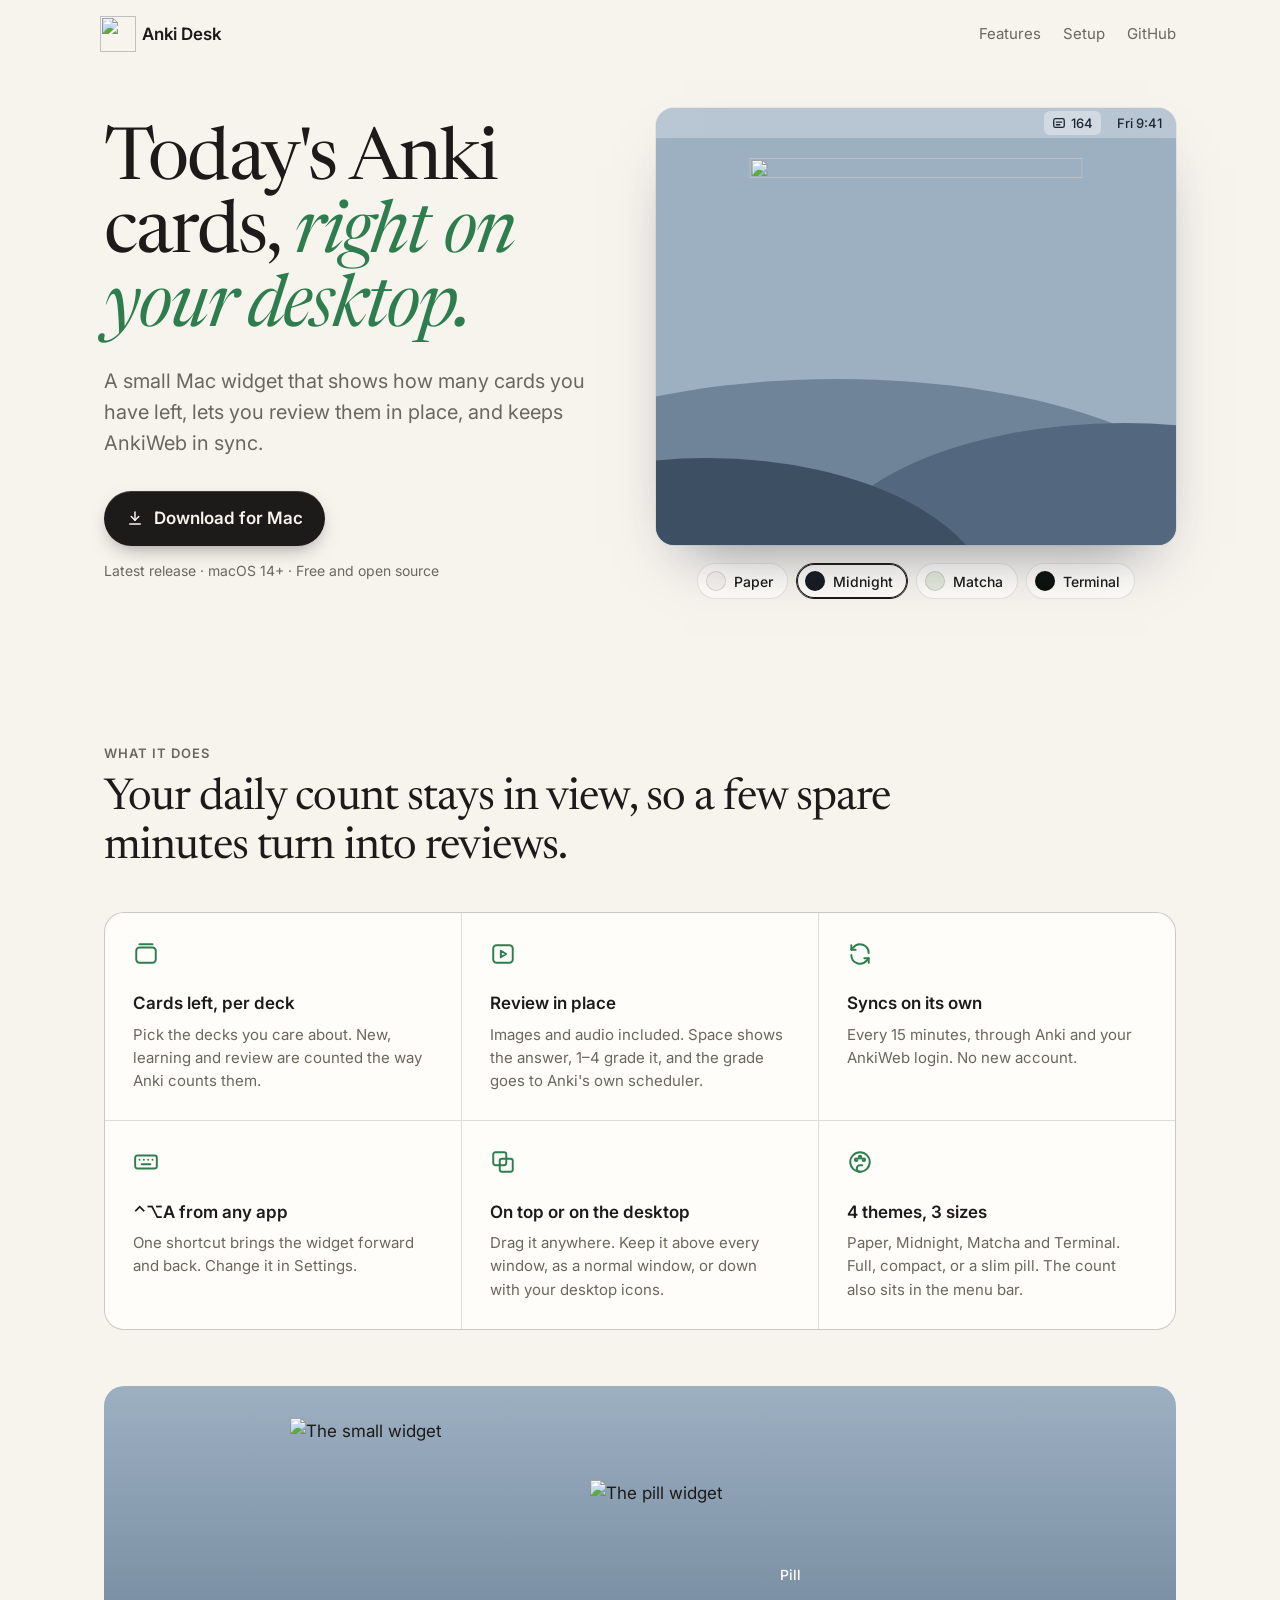
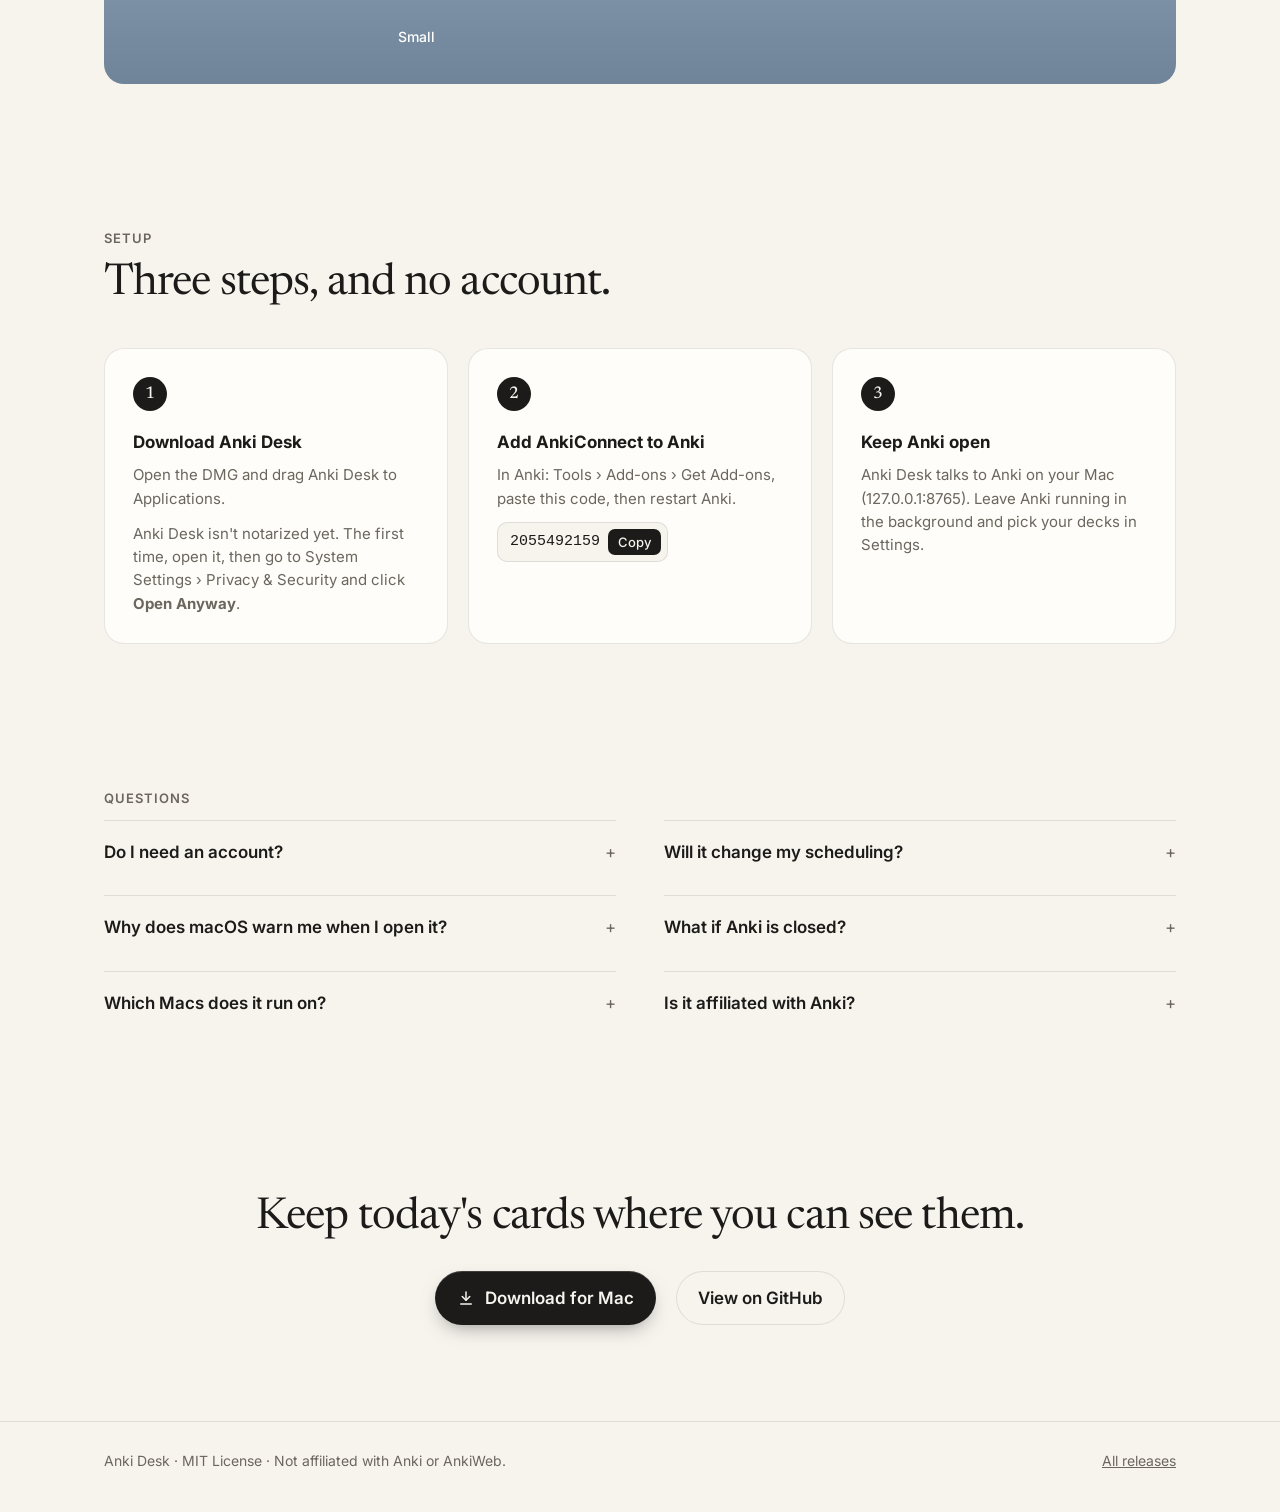
==== site/public/index.html @ 0f7fa6d9 "feat: app icon, landing page, and v0.1.1 - App icon: a flashcard stack whose front card is the Midni" ====
<!doctype html>
<html lang="en">
<head>
<meta charset="utf-8">
<meta name="viewport" content="width=device-width, initial-scale=1">
<title>Anki Desk · Today's Anki cards on your Mac desktop</title>
<meta name="description" content="A small macOS widget that shows how many Anki cards you have left today, lets you review them in place, and keeps AnkiWeb in sync. Free and open source.">
<meta property="og:title" content="Anki Desk">
<meta property="og:description" content="Today's Anki cards, right on your Mac desktop.">
<meta property="og:image" content="/img/og.png">
<meta name="twitter:card" content="summary_large_image">
<link rel="icon" href="/favicon.png" type="image/png">
<link rel="apple-touch-icon" href="/apple-touch-icon.png">
<link rel="preconnect" href="https://fonts.googleapis.com">
<link rel="preconnect" href="https://fonts.gstatic.com" crossorigin>
<link href="https://fonts.googleapis.com/css2?family=Inter:wght@400;500;600;700&family=Newsreader:opsz,wght@6..72,400;6..72,500&display=swap" rel="stylesheet">
<style>
  :root {
    --ink: #1c1b19;
    --muted: #6b665e;
    --line: rgba(28, 27, 25, 0.10);
    --paper: #f7f4ee;
    --card: #fffdf9;
    --new: #2563c9;
    --learn: #c2410c;
    --review: #2e7d4f;
    --dusk-1: #9db0c2;
    --dusk-2: #6f8499;
    --dusk-3: #53687e;
    --dusk-4: #3d4f63;
    --radius: 20px;
    --sans: "Inter", -apple-system, BlinkMacSystemFont, "Segoe UI", sans-serif;
    --serif: "Newsreader", "New York", Georgia, serif;
    --mono: ui-monospace, "SF Mono", Menlo, monospace;
  }
  * { box-sizing: border-box; }
  html { -webkit-text-size-adjust: 100%; }
  body {
    margin: 0;
    background: var(--paper);
    color: var(--ink);
    font: 400 17px/1.55 var(--sans);
    -webkit-font-smoothing: antialiased;
  }
  a { color: inherit; }
  img { display: block; max-width: 100%; height: auto; }
  .wrap { max-width: 1120px; margin: 0 auto; padding: 0 24px; }

  /* Header */
  header { padding: 20px 0; }
  header .wrap { display: flex; align-items: center; justify-content: space-between; }
  .brand { display: flex; align-items: center; gap: 10px; font-weight: 600; text-decoration: none; letter-spacing: -0.01em; }
  .brand img { width: 36px; height: 36px; margin: -4px; }
  nav { display: flex; gap: 22px; font-size: 15px; }
  nav a { text-decoration: none; color: var(--muted); }
  nav a:hover { color: var(--ink); }

  /* Hero */
  .hero { padding: 40px 0 72px; }
  .hero .wrap { display: grid; grid-template-columns: 1fr 1.05fr; gap: 56px; align-items: center; }
  h1 {
    font: 400 clamp(44px, 6vw, 72px)/1.02 var(--serif);
    letter-spacing: -0.025em;
    margin: 0 0 20px;
  }
  h1 em { font-style: italic; color: var(--review); }
  .lede { font-size: 20px; color: var(--muted); margin: 0 0 32px; max-width: 30em; }
  .cta { display: flex; flex-wrap: wrap; align-items: center; gap: 14px 20px; }
  .btn {
    display: inline-flex; align-items: center; gap: 10px;
    padding: 14px 22px; border-radius: 999px;
    background: var(--ink); color: var(--paper);
    font-weight: 600; text-decoration: none;
    transition: transform .15s ease, box-shadow .15s ease;
    box-shadow: 0 1px 0 rgba(255,255,255,.15) inset, 0 8px 20px -8px rgba(28,27,25,.5);
  }
  .btn:hover { transform: translateY(-1px); box-shadow: 0 1px 0 rgba(255,255,255,.15) inset, 0 12px 26px -10px rgba(28,27,25,.55); }
  .btn svg { width: 18px; height: 18px; }
  .btn.ghost { background: transparent; color: var(--ink); box-shadow: inset 0 0 0 1px var(--line); }
  .meta { font-size: 14px; color: var(--muted); }

  /* The desktop */
  .desk {
    position: relative;
    aspect-ratio: 5 / 4.2;
    border-radius: 18px;
    overflow: hidden;
    background: var(--dusk-1);
    box-shadow: 0 30px 60px -30px rgba(28, 37, 52, .55), 0 0 0 1px rgba(28,27,25,.06);
  }
  .desk::before, .desk::after, .desk .hill {
    content: ""; position: absolute; border-radius: 50%;
  }
  .desk::before { width: 150%; height: 70%; left: -40%; top: 62%; background: var(--dusk-2); }
  .desk .hill { width: 120%; height: 70%; left: 30%; top: 72%; background: var(--dusk-3); }
  .desk::after { width: 110%; height: 70%; left: -45%; top: 80%; background: var(--dusk-4); }
  .menubar {
    position: absolute; inset: 0 0 auto 0; z-index: 2;
    height: 30px; padding: 0 14px;
    display: flex; align-items: center; justify-content: flex-end; gap: 16px;
    background: rgba(255,255,255,.28);
    backdrop-filter: blur(20px); -webkit-backdrop-filter: blur(20px);
    font-size: 13px; font-weight: 500; color: #1d2733;
  }
  .menubar .count { display: inline-flex; align-items: center; gap: 5px; padding: 2px 8px; border-radius: 6px; background: rgba(255,255,255,.35); }
  .menubar .count svg { width: 14px; height: 14px; }
  .widget {
    position: absolute; z-index: 1;
    left: 50%; top: 52%;
    width: 64%;
    transform: translate(-50%, -50%);
  }
  .widget img { width: 100%; transition: opacity .2s ease; }
  .themes {
    display: flex; flex-wrap: wrap; gap: 8px; margin-top: 18px; justify-content: center;
  }
  .themes button {
    display: inline-flex; align-items: center; gap: 8px;
    padding: 7px 14px 7px 8px; border-radius: 999px;
    border: 1px solid var(--line); background: var(--card);
    font: 500 14px var(--sans); color: var(--ink); cursor: pointer;
  }
  .themes button[aria-pressed="true"] { border-color: var(--ink); box-shadow: inset 0 0 0 1px var(--ink); }
  .themes .sw { width: 20px; height: 20px; border-radius: 50%; box-shadow: inset 0 0 0 1px rgba(0,0,0,.12); }
  .themes button:focus-visible, .btn:focus-visible, .copy:focus-visible { outline: 2px solid var(--new); outline-offset: 2px; }

  /* Sections */
  section { padding: 72px 0; }
  .eyebrow { font-size: 13px; font-weight: 600; letter-spacing: .08em; text-transform: uppercase; color: var(--muted); margin: 0 0 12px; }
  h2 { font: 400 clamp(32px, 4vw, 44px)/1.1 var(--serif); letter-spacing: -0.02em; margin: 0 0 40px; max-width: 18em; }
  .features { display: grid; grid-template-columns: repeat(3, 1fr); gap: 1px; background: var(--line); border: 1px solid var(--line); border-radius: var(--radius); overflow: hidden; }
  .feature { background: var(--card); padding: 28px; }
  .feature svg { width: 26px; height: 26px; color: var(--review); margin-bottom: 16px; }
  .feature h3 { font-size: 17px; font-weight: 600; margin: 0 0 6px; }
  .feature p { margin: 0; color: var(--muted); font-size: 15px; }

  .sizes {
    display: flex; flex-wrap: wrap; justify-content: center; align-items: center; gap: 8px 48px;
    margin-top: 56px; padding: 32px 16px 8px; border-radius: var(--radius);
    background: linear-gradient(180deg, var(--dusk-1), var(--dusk-2));
  }
  .sizes figure { margin: 0; }
  .sizes figcaption { font-size: 14px; font-weight: 500; color: #fff; text-align: center; margin: -36px 0 28px; }

  .steps { display: grid; grid-template-columns: repeat(3, 1fr); gap: 20px; counter-reset: step; }
  .step { background: var(--card); border: 1px solid var(--line); border-radius: var(--radius); padding: 28px; position: relative; }
  .step::before {
    counter-increment: step; content: counter(step);
    display: grid; place-items: center; width: 34px; height: 34px; border-radius: 50%;
    background: var(--ink); color: var(--paper); font: 500 17px var(--serif); margin-bottom: 18px;
  }
  .step h3 { font-size: 17px; margin: 0 0 8px; }
  .step p { margin: 0 0 12px; color: var(--muted); font-size: 15px; }
  .step p:last-child { margin-bottom: 0; }
  .code {
    display: inline-flex; align-items: center; gap: 8px;
    font: 500 15px var(--mono); background: var(--paper); border: 1px solid var(--line);
    border-radius: 10px; padding: 6px 6px 6px 12px;
  }
  .copy { font: 500 13px var(--sans); border: 0; background: var(--ink); color: var(--paper); border-radius: 7px; padding: 5px 10px; cursor: pointer; }
  .note { font-size: 14px; color: var(--muted); }

  .faq { display: grid; grid-template-columns: 1fr 1fr; gap: 12px 48px; }
  details { border-top: 1px solid var(--line); padding: 18px 0; }
  summary { cursor: pointer; font-weight: 600; list-style: none; display: flex; justify-content: space-between; gap: 16px; }
  summary::-webkit-details-marker { display: none; }
  summary::after { content: "+"; color: var(--muted); font-weight: 400; }
  details[open] summary::after { content: "–"; }
  details p { color: var(--muted); margin: 10px 0 0; font-size: 15px; }

  .closing { text-align: center; padding: 88px 0 96px; }
  .closing h2 { margin: 0 auto 28px; }
  .closing .cta { justify-content: center; }

  footer { border-top: 1px solid var(--line); padding: 28px 0 40px; font-size: 14px; color: var(--muted); }
  footer .wrap { display: flex; flex-wrap: wrap; justify-content: space-between; gap: 12px; }

  @media (max-width: 880px) {
    .hero .wrap { grid-template-columns: 1fr; gap: 40px; }
    .features, .steps { grid-template-columns: 1fr; }
    .sizes, .faq { grid-template-columns: 1fr; }
    nav a.hide-sm { display: none; }
    section { padding: 56px 0; }
  }
  @media (max-width: 480px) {
    .wrap { padding: 0 16px; }
    .desk { aspect-ratio: 1 / 1.08; }
    .widget { width: 80%; top: 54%; }
    .lede { font-size: 18px; }
  }
  @media (prefers-reduced-motion: reduce) { * { transition: none !important; } }
</style>
</head>
<body>

<header>
  <div class="wrap">
    <a class="brand" href="/">
      <img src="/img/icon.png" width="36" height="36" alt="">
      Anki Desk
    </a>
    <nav>
      <a class="hide-sm" href="#features">Features</a>
      <a class="hide-sm" href="#setup">Setup</a>
      <a href="https://github.com/xieweizhi/anki-desk">GitHub</a>
    </nav>
  </div>
</header>

<main>
  <div class="hero">
    <div class="wrap">
      <div>
        <h1>Today's Anki cards, <em>right on your desktop.</em></h1>
        <p class="lede">A small Mac widget that shows how many cards you have left, lets you review them in place, and keeps AnkiWeb in sync.</p>
        <div class="cta">
          <a class="btn" href="/download">
            <svg viewBox="0 0 24 24" fill="none" stroke="currentColor" stroke-width="2" stroke-linecap="round" stroke-linejoin="round" aria-hidden="true"><path d="M12 4v11"/><path d="m7 10 5 5 5-5"/><path d="M5 20h14"/></svg>
            Download for Mac
          </a>
          <span class="meta"><span data-version>Latest release</span> · macOS 14+ · Free and open source</span>
        </div>
      </div>

      <div>
        <div class="desk" role="img" aria-label="The Anki Desk widget on a Mac desktop">
          <div class="hill"></div>
          <div class="menubar">
            <span class="count">
              <svg viewBox="0 0 16 16" aria-hidden="true"><rect x="2" y="3" width="12" height="10" rx="2" fill="none" stroke="currentColor" stroke-width="1.5"/><path d="M5 7h6M5 10h4" stroke="currentColor" stroke-width="1.5" stroke-linecap="round"/></svg>164
            </span>
            <span>Fri 9:41</span>
          </div>
          <div class="widget"><img id="hero-widget" src="/img/widget-midnight-medium.png" width="380" height="404" alt=""></div>
        </div>
        <div class="themes" role="group" aria-label="Theme">
          <button type="button" data-theme="paper" aria-pressed="false"><span class="sw" style="background:#f7f4ee"></span>Paper</button>
          <button type="button" data-theme="midnight" aria-pressed="true"><span class="sw" style="background:#181a21"></span>Midnight</button>
          <button type="button" data-theme="matcha" aria-pressed="false"><span class="sw" style="background:#e4ebdc"></span>Matcha</button>
          <button type="button" data-theme="terminal" aria-pressed="false"><span class="sw" style="background:#0c110d"></span>Terminal</button>
        </div>
      </div>
    </div>
  </div>

  <section id="features">
    <div class="wrap">
      <p class="eyebrow">What it does</p>
      <h2>Your daily count stays in view, so a few spare minutes turn into reviews.</h2>
      <div class="features">
        <div class="feature">
          <svg viewBox="0 0 24 24" fill="none" stroke="currentColor" stroke-width="1.8" stroke-linecap="round" stroke-linejoin="round" aria-hidden="true"><rect x="3" y="6" width="18" height="14" rx="3"/><path d="M6 3h12"/></svg>
          <h3>Cards left, per deck</h3>
          <p>Pick the decks you care about. New, learning and review are counted the way Anki counts them.</p>
        </div>
        <div class="feature">
          <svg viewBox="0 0 24 24" fill="none" stroke="currentColor" stroke-width="1.8" stroke-linecap="round" stroke-linejoin="round" aria-hidden="true"><rect x="3" y="4" width="18" height="16" rx="3"/><path d="m10 9 5 3-5 3z"/></svg>
          <h3>Review in place</h3>
          <p>Images and audio included. Space shows the answer, 1–4 grade it, and the grade goes to Anki's own scheduler.</p>
        </div>
        <div class="feature">
          <svg viewBox="0 0 24 24" fill="none" stroke="currentColor" stroke-width="1.8" stroke-linecap="round" stroke-linejoin="round" aria-hidden="true"><path d="M20 11a8 8 0 0 0-14.3-4.9L4 8"/><path d="M4 4v4h4"/><path d="M4 13a8 8 0 0 0 14.3 4.9L20 16"/><path d="M20 20v-4h-4"/></svg>
          <h3>Syncs on its own</h3>
          <p>Every 15 minutes, through Anki and your AnkiWeb login. No new account.</p>
        </div>
        <div class="feature">
          <svg viewBox="0 0 24 24" fill="none" stroke="currentColor" stroke-width="1.8" stroke-linecap="round" stroke-linejoin="round" aria-hidden="true"><rect x="2" y="6" width="20" height="12" rx="2"/><path d="M6 10h.01M10 10h.01M14 10h.01M18 10h.01M8 14h8"/></svg>
          <h3>⌃⌥A from any app</h3>
          <p>One shortcut brings the widget forward and back. Change it in Settings.</p>
        </div>
        <div class="feature">
          <svg viewBox="0 0 24 24" fill="none" stroke="currentColor" stroke-width="1.8" stroke-linecap="round" stroke-linejoin="round" aria-hidden="true"><rect x="3" y="3" width="12" height="12" rx="2"/><rect x="9" y="9" width="12" height="12" rx="2"/></svg>
          <h3>On top or on the desktop</h3>
          <p>Drag it anywhere. Keep it above every window, as a normal window, or down with your desktop icons.</p>
        </div>
        <div class="feature">
          <svg viewBox="0 0 24 24" fill="none" stroke="currentColor" stroke-width="1.8" stroke-linecap="round" stroke-linejoin="round" aria-hidden="true"><circle cx="12" cy="12" r="9"/><circle cx="8.5" cy="10" r="1.2"/><circle cx="12" cy="7.5" r="1.2"/><circle cx="15.5" cy="10" r="1.2"/><path d="M12 21a3 3 0 0 1 0-6h2"/></svg>
          <h3>4 themes, 3 sizes</h3>
          <p>Paper, Midnight, Matcha and Terminal. Full, compact, or a slim pill. The count also sits in the menu bar.</p>
        </div>
      </div>

      <div class="sizes">
        <figure>
          <img data-size="small" src="/img/widget-midnight-small.png" width="252" height="244" alt="The small widget">
          <figcaption>Small</figcaption>
        </figure>
        <figure>
          <img data-size="pill" src="/img/widget-midnight-pill.png" width="400" height="120" alt="The pill widget">
          <figcaption>Pill</figcaption>
        </figure>
      </div>
    </div>
  </section>

  <section id="setup">
    <div class="wrap">
      <p class="eyebrow">Setup</p>
      <h2>Three steps, and no account.</h2>
      <div class="steps">
        <div class="step">
          <h3>Download Anki Desk</h3>
          <p>Open the DMG and drag Anki Desk to Applications.</p>
          <p class="note">Anki Desk isn't notarized yet. The first time, open it, then go to System Settings › Privacy &amp; Security and click <b>Open Anyway</b>.</p>
        </div>
        <div class="step">
          <h3>Add AnkiConnect to Anki</h3>
          <p>In Anki: Tools › Add-ons › Get Add-ons, paste this code, then restart Anki.</p>
          <span class="code"><span id="addon-code">2055492159</span><button class="copy" type="button" data-copy="2055492159">Copy</button></span>
        </div>
        <div class="step">
          <h3>Keep Anki open</h3>
          <p>Anki Desk talks to Anki on your Mac (127.0.0.1:8765). Leave Anki running in the background and pick your decks in Settings.</p>
        </div>
      </div>
    </div>
  </section>

  <section>
    <div class="wrap">
      <p class="eyebrow">Questions</p>
      <div class="faq">
        <details>
          <summary>Do I need an account?</summary>
          <p>No. Anki Desk reads from the Anki app on your Mac. Sync uses the AnkiWeb login you already have in Anki.</p>
        </details>
        <details>
          <summary>Will it change my scheduling?</summary>
          <p>Only when you review. Each grade goes to Anki's own scheduler, exactly as if you'd answered in Anki.</p>
        </details>
        <details>
          <summary>Why does macOS warn me when I open it?</summary>
          <p>The app isn't notarized by Apple yet. Use Open Anyway in Privacy &amp; Security once, or build it yourself from the source on GitHub.</p>
        </details>
        <details>
          <summary>What if Anki is closed?</summary>
          <p>The widget shows the last count it saw and a button to open Anki. It picks up again as soon as Anki is running.</p>
        </details>
        <details>
          <summary>Which Macs does it run on?</summary>
          <p>macOS 14 Sonoma or later, on Apple silicon and Intel.</p>
        </details>
        <details>
          <summary>Is it affiliated with Anki?</summary>
          <p>No. It's an independent, MIT-licensed app that works with Anki through the AnkiConnect add-on.</p>
        </details>
      </div>
    </div>
  </section>

  <div class="closing">
    <div class="wrap">
      <h2>Keep today's cards where you can see them.</h2>
      <div class="cta">
        <a class="btn" href="/download">
          <svg viewBox="0 0 24 24" fill="none" stroke="currentColor" stroke-width="2" stroke-linecap="round" stroke-linejoin="round" aria-hidden="true"><path d="M12 4v11"/><path d="m7 10 5 5 5-5"/><path d="M5 20h14"/></svg>
          Download for Mac
        </a>
        <a class="btn ghost" href="https://github.com/xieweizhi/anki-desk">View on GitHub</a>
      </div>
    </div>
  </div>
</main>

<footer>
  <div class="wrap">
    <span>Anki Desk · MIT License · Not affiliated with Anki or AnkiWeb.</span>
    <span><a href="https://github.com/xieweizhi/anki-desk/releases">All releases</a></span>
  </div>
</footer>

<script>
  // Theme switcher: swaps in the widgets rendered from the app's own views.
  const hero = document.getElementById("hero-widget");
  const sized = document.querySelectorAll("[data-size]");
  const buttons = document.querySelectorAll("[data-theme]");
  buttons.forEach((button) => {
    const theme = button.dataset.theme;
    new Image().src = `/img/widget-${theme}-medium.png`;
    button.addEventListener("click", () => {
      buttons.forEach((b) => b.setAttribute("aria-pressed", String(b === button)));
      hero.src = `/img/widget-${theme}-medium.png`;
      sized.forEach((img) => (img.src = `/img/widget-${theme}-${img.dataset.size}.png`));
    });
  });

  // Copy the AnkiConnect code.
  document.querySelectorAll("[data-copy]").forEach((button) => {
    button.addEventListener("click", async () => {
      try {
        await navigator.clipboard.writeText(button.dataset.copy);
        button.textContent = "Copied";
        setTimeout(() => (button.textContent = "Copy"), 1600);
      } catch {
        const range = document.createRange();
        range.selectNodeContents(document.getElementById("addon-code"));
        getSelection().removeAllRanges();
        getSelection().addRange(range);
      }
    });
  });

  // Show the latest release's version; the page reads fine without it.
  fetch("https://api.github.com/repos/xieweizhi/anki-desk/releases/latest")
    .then((r) => (r.ok ? r.json() : null))
    .then((release) => {
      if (!release?.tag_name) return;
      document.querySelectorAll("[data-version]").forEach((el) => (el.textContent = release.tag_name));
    })
    .catch(() => {});
</script>
</body>
</html>
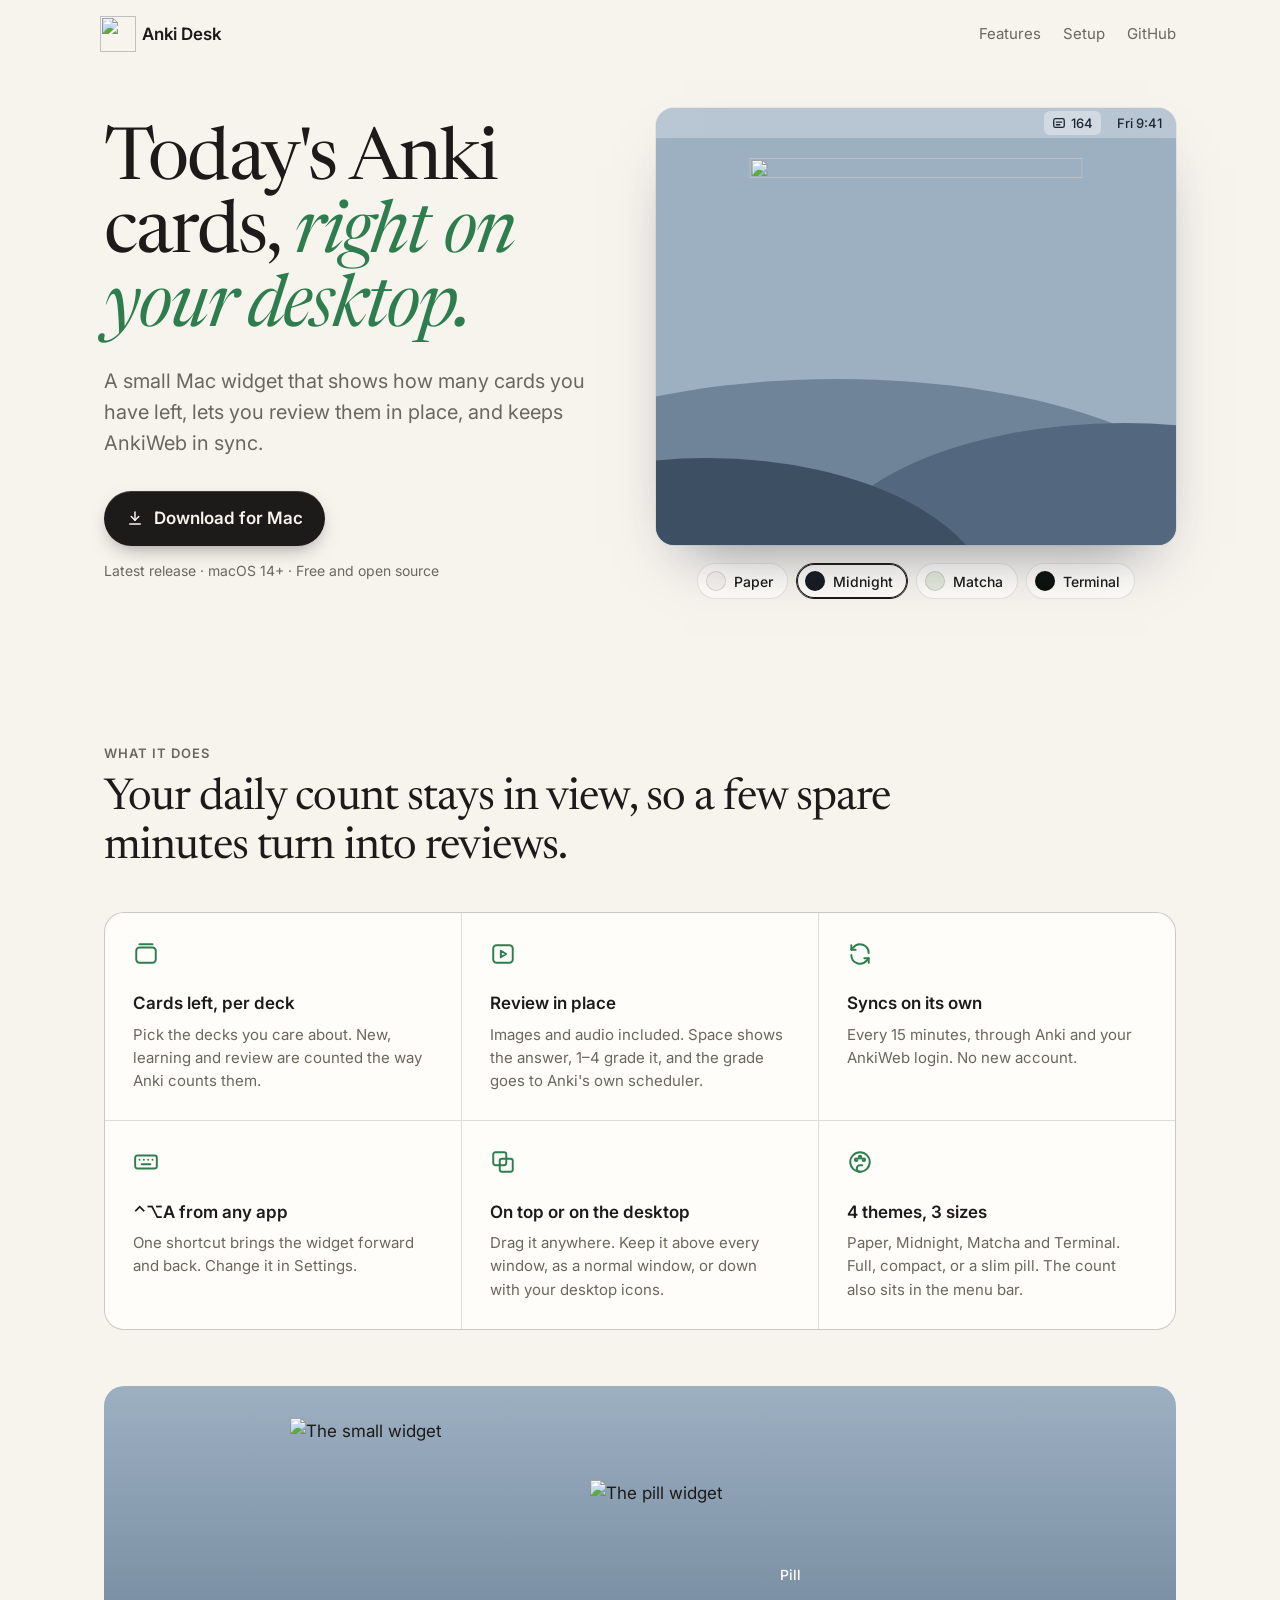
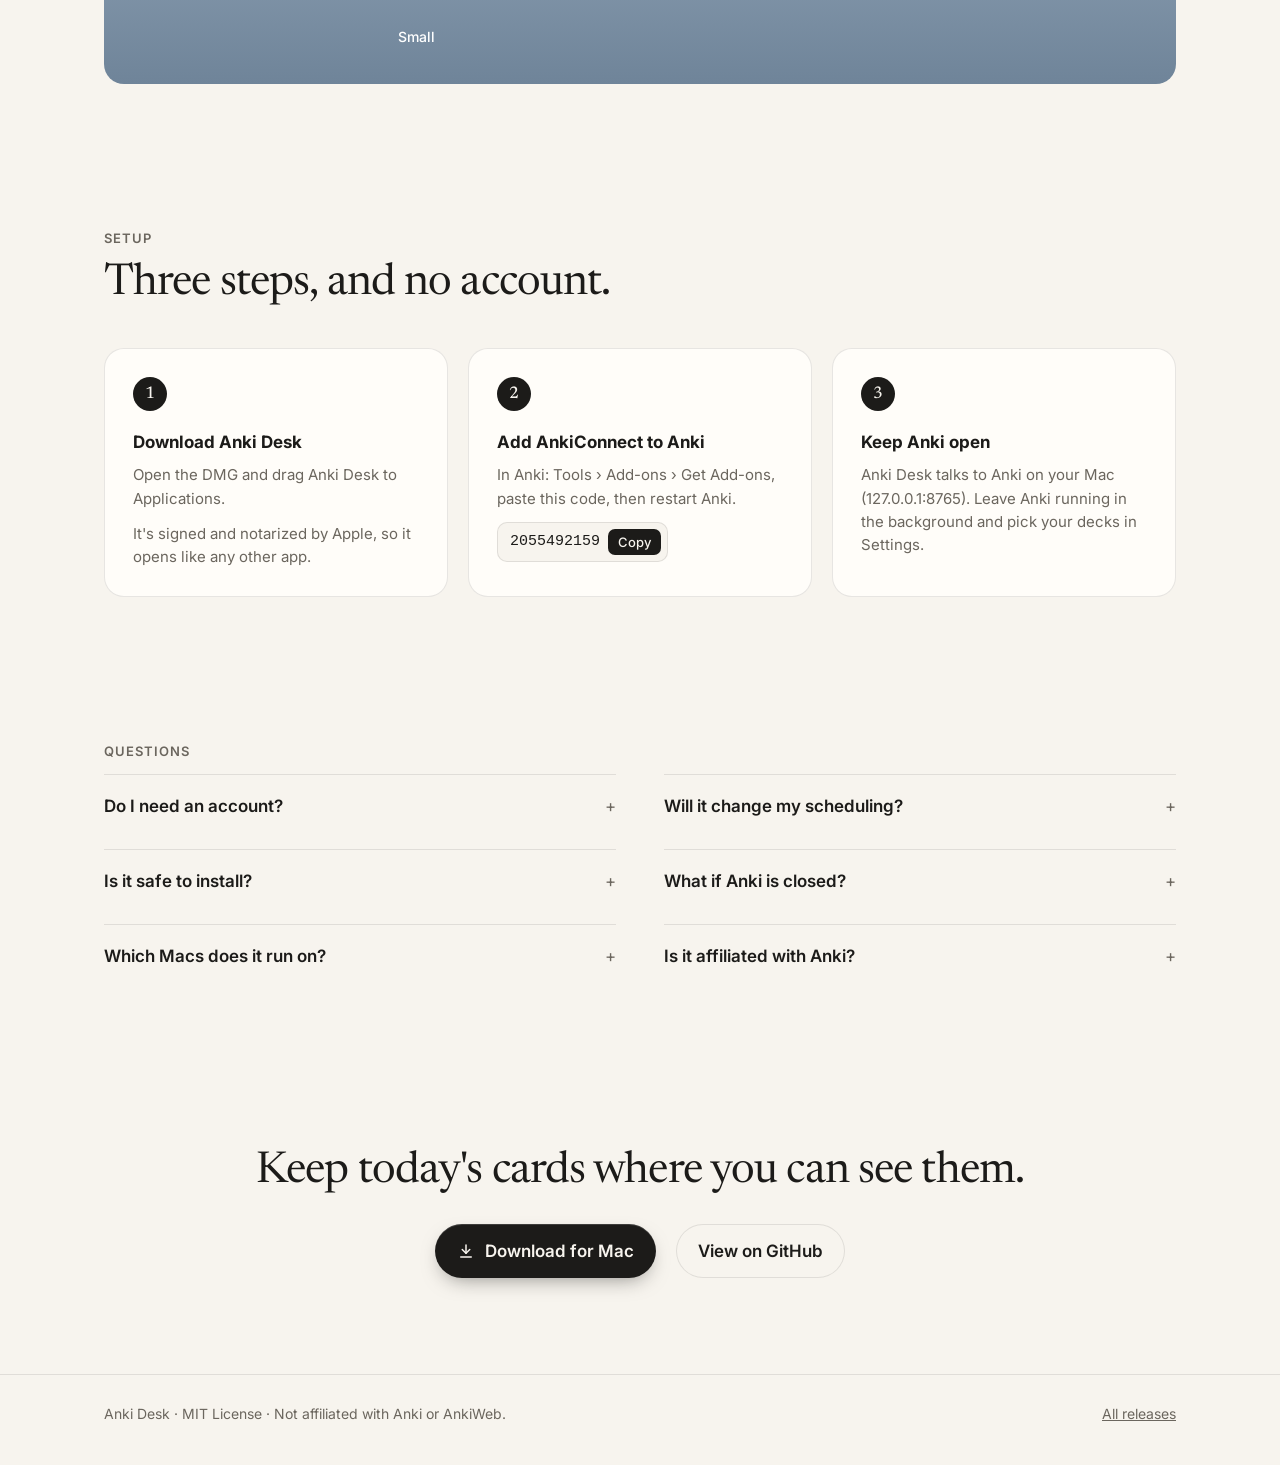
==== commit 0f7a937b: "chore: release 0.1.2, signed and notarized Drops the Open Anyway instructions from the README and th" ====
--- a/site/public/index.html
+++ b/site/public/index.html
@@ -301,7 +301,7 @@
         <div class="step">
           <h3>Download Anki Desk</h3>
           <p>Open the DMG and drag Anki Desk to Applications.</p>
-          <p class="note">Anki Desk isn't notarized yet. The first time, open it, then go to System Settings › Privacy &amp; Security and click <b>Open Anyway</b>.</p>
+          <p class="note">It's signed and notarized by Apple, so it opens like any other app.</p>
         </div>
         <div class="step">
           <h3>Add AnkiConnect to Anki</h3>
@@ -329,8 +329,8 @@
           <p>Only when you review. Each grade goes to Anki's own scheduler, exactly as if you'd answered in Anki.</p>
         </details>
         <details>
-          <summary>Why does macOS warn me when I open it?</summary>
-          <p>The app isn't notarized by Apple yet. Use Open Anyway in Privacy &amp; Security once, or build it yourself from the source on GitHub.</p>
+          <summary>Is it safe to install?</summary>
+          <p>Each release is signed with a Developer ID and notarized by Apple, and all of the source is on GitHub under the MIT license.</p>
         </details>
         <details>
           <summary>What if Anki is closed?</summary>
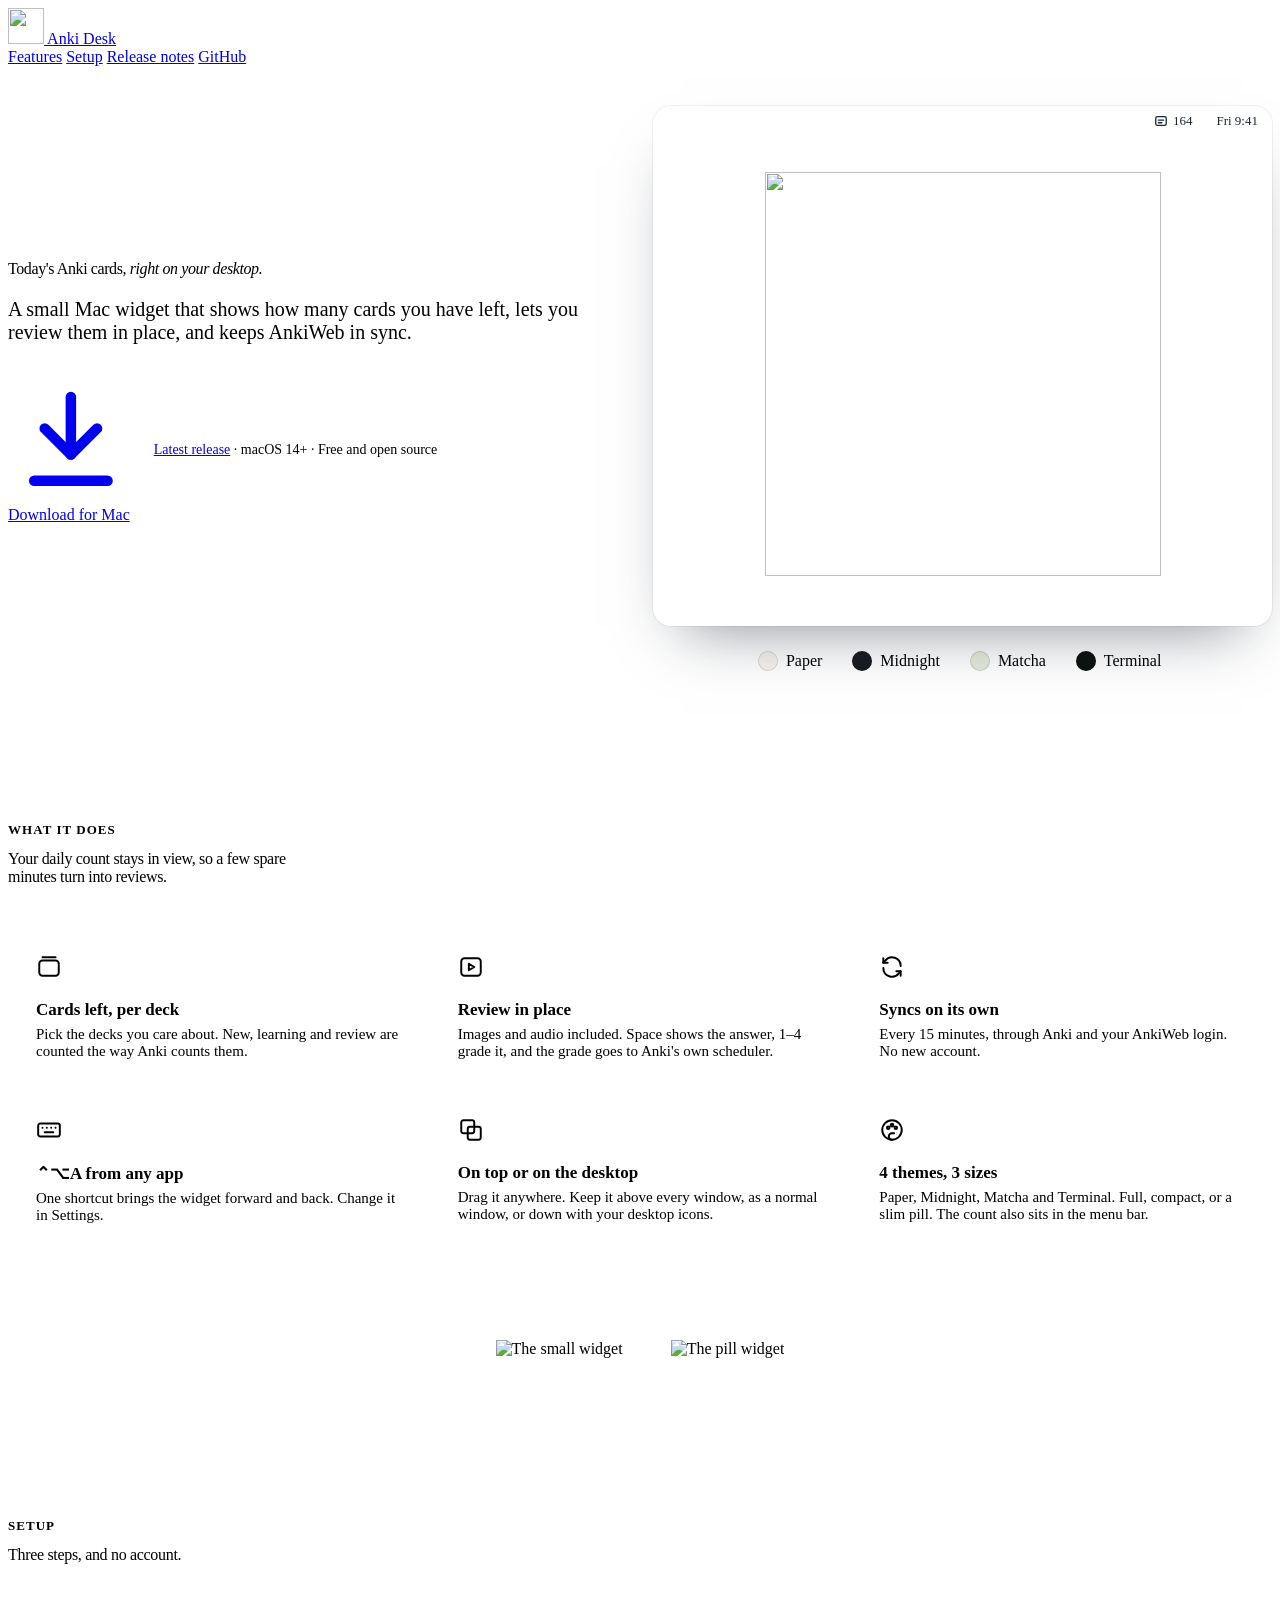
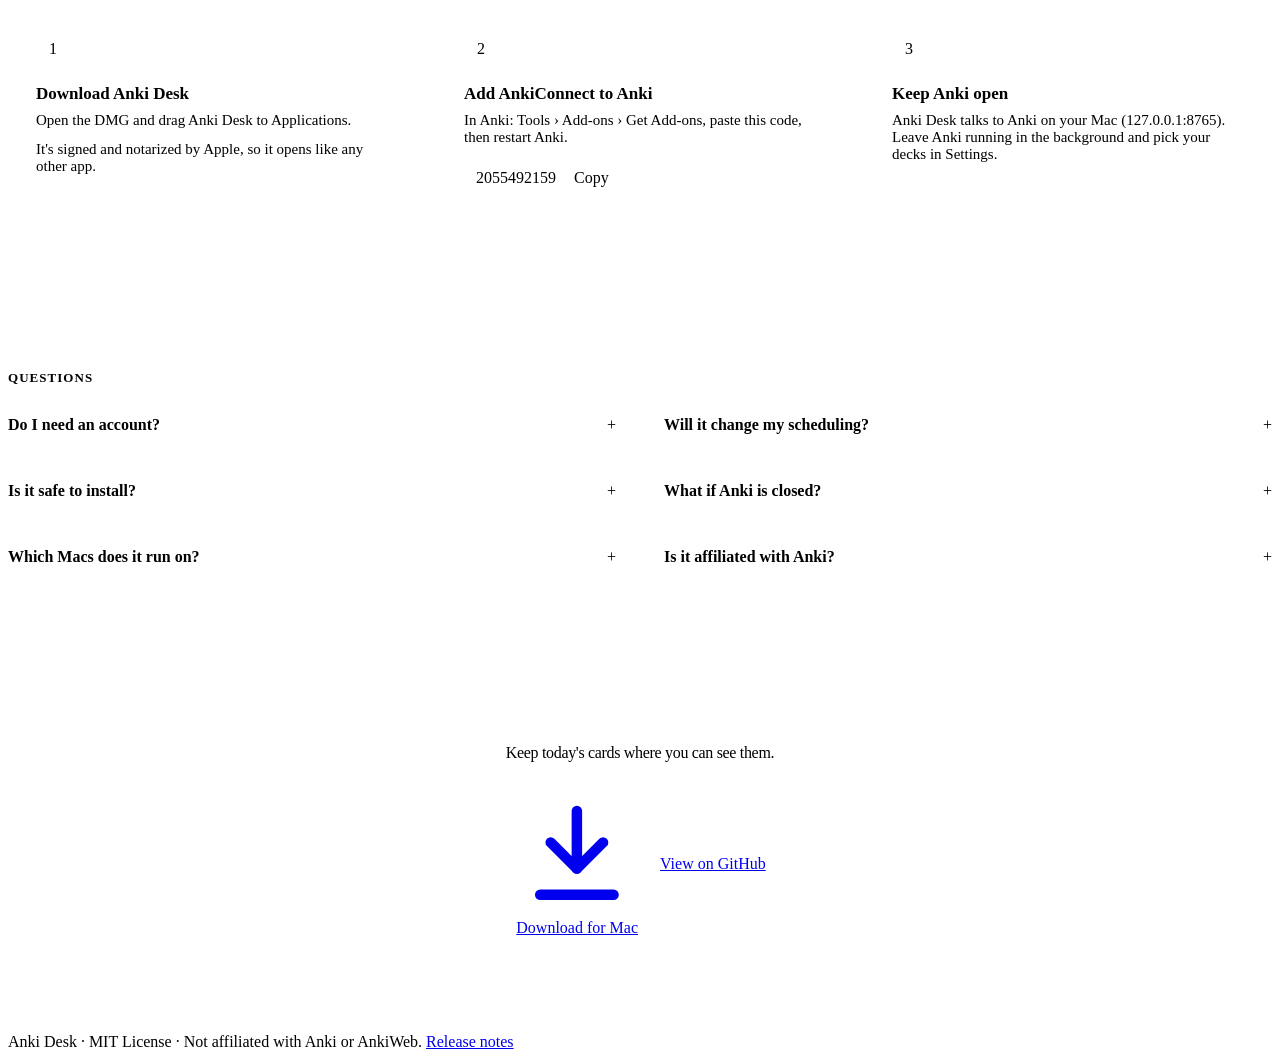
==== commit 0bc597ea: "feat(site): release notes page; release 0.1.4 - site/public/release-notes/ lists every GitHub releas" ====
--- a/site/public/index.html
+++ b/site/public/index.html
@@ -14,47 +14,8 @@
 <link rel="preconnect" href="https://fonts.googleapis.com">
 <link rel="preconnect" href="https://fonts.gstatic.com" crossorigin>
 <link href="https://fonts.googleapis.com/css2?family=Inter:wght@400;500;600;700&family=Newsreader:opsz,wght@6..72,400;6..72,500&display=swap" rel="stylesheet">
+<link rel="stylesheet" href="/site.css">
 <style>
-  :root {
-    --ink: #1c1b19;
-    --muted: #6b665e;
-    --line: rgba(28, 27, 25, 0.10);
-    --paper: #f7f4ee;
-    --card: #fffdf9;
-    --new: #2563c9;
-    --learn: #c2410c;
-    --review: #2e7d4f;
-    --dusk-1: #9db0c2;
-    --dusk-2: #6f8499;
-    --dusk-3: #53687e;
-    --dusk-4: #3d4f63;
-    --radius: 20px;
-    --sans: "Inter", -apple-system, BlinkMacSystemFont, "Segoe UI", sans-serif;
-    --serif: "Newsreader", "New York", Georgia, serif;
-    --mono: ui-monospace, "SF Mono", Menlo, monospace;
-  }
-  * { box-sizing: border-box; }
-  html { -webkit-text-size-adjust: 100%; }
-  body {
-    margin: 0;
-    background: var(--paper);
-    color: var(--ink);
-    font: 400 17px/1.55 var(--sans);
-    -webkit-font-smoothing: antialiased;
-  }
-  a { color: inherit; }
-  img { display: block; max-width: 100%; height: auto; }
-  .wrap { max-width: 1120px; margin: 0 auto; padding: 0 24px; }
-
-  /* Header */
-  header { padding: 20px 0; }
-  header .wrap { display: flex; align-items: center; justify-content: space-between; }
-  .brand { display: flex; align-items: center; gap: 10px; font-weight: 600; text-decoration: none; letter-spacing: -0.01em; }
-  .brand img { width: 36px; height: 36px; margin: -4px; }
-  nav { display: flex; gap: 22px; font-size: 15px; }
-  nav a { text-decoration: none; color: var(--muted); }
-  nav a:hover { color: var(--ink); }
-
   /* Hero */
   .hero { padding: 40px 0 72px; }
   .hero .wrap { display: grid; grid-template-columns: 1fr 1.05fr; gap: 56px; align-items: center; }
@@ -66,17 +27,6 @@
   h1 em { font-style: italic; color: var(--review); }
   .lede { font-size: 20px; color: var(--muted); margin: 0 0 32px; max-width: 30em; }
   .cta { display: flex; flex-wrap: wrap; align-items: center; gap: 14px 20px; }
-  .btn {
-    display: inline-flex; align-items: center; gap: 10px;
-    padding: 14px 22px; border-radius: 999px;
-    background: var(--ink); color: var(--paper);
-    font-weight: 600; text-decoration: none;
-    transition: transform .15s ease, box-shadow .15s ease;
-    box-shadow: 0 1px 0 rgba(255,255,255,.15) inset, 0 8px 20px -8px rgba(28,27,25,.5);
-  }
-  .btn:hover { transform: translateY(-1px); box-shadow: 0 1px 0 rgba(255,255,255,.15) inset, 0 12px 26px -10px rgba(28,27,25,.55); }
-  .btn svg { width: 18px; height: 18px; }
-  .btn.ghost { background: transparent; color: var(--ink); box-shadow: inset 0 0 0 1px var(--line); }
   .meta { font-size: 14px; color: var(--muted); }
 
   /* The desktop */
@@ -122,7 +72,7 @@
   }
   .themes button[aria-pressed="true"] { border-color: var(--ink); box-shadow: inset 0 0 0 1px var(--ink); }
   .themes .sw { width: 20px; height: 20px; border-radius: 50%; box-shadow: inset 0 0 0 1px rgba(0,0,0,.12); }
-  .themes button:focus-visible, .btn:focus-visible, .copy:focus-visible { outline: 2px solid var(--new); outline-offset: 2px; }
+  .themes button:focus-visible, .copy:focus-visible { outline: 2px solid var(--new); outline-offset: 2px; }
 
   /* Sections */
   section { padding: 72px 0; }
@@ -172,23 +122,18 @@
   .closing h2 { margin: 0 auto 28px; }
   .closing .cta { justify-content: center; }
 
-  footer { border-top: 1px solid var(--line); padding: 28px 0 40px; font-size: 14px; color: var(--muted); }
-  footer .wrap { display: flex; flex-wrap: wrap; justify-content: space-between; gap: 12px; }
 
   @media (max-width: 880px) {
     .hero .wrap { grid-template-columns: 1fr; gap: 40px; }
     .features, .steps { grid-template-columns: 1fr; }
     .sizes, .faq { grid-template-columns: 1fr; }
-    nav a.hide-sm { display: none; }
     section { padding: 56px 0; }
   }
   @media (max-width: 480px) {
-    .wrap { padding: 0 16px; }
     .desk { aspect-ratio: 1 / 1.08; }
     .widget { width: 80%; top: 54%; }
     .lede { font-size: 18px; }
   }
-  @media (prefers-reduced-motion: reduce) { * { transition: none !important; } }
 </style>
 </head>
 <body>
@@ -202,6 +147,7 @@
     <nav>
       <a class="hide-sm" href="#features">Features</a>
       <a class="hide-sm" href="#setup">Setup</a>
+      <a href="/release-notes/">Release notes</a>
       <a href="https://github.com/xieweizhi/anki-desk">GitHub</a>
     </nav>
   </div>
@@ -218,7 +164,7 @@
             <svg viewBox="0 0 24 24" fill="none" stroke="currentColor" stroke-width="2" stroke-linecap="round" stroke-linejoin="round" aria-hidden="true"><path d="M12 4v11"/><path d="m7 10 5 5 5-5"/><path d="M5 20h14"/></svg>
             Download for Mac
           </a>
-          <span class="meta"><span data-version>Latest release</span> · macOS 14+ · Free and open source</span>
+          <span class="meta"><a href="/release-notes/" data-version>Latest release</a> · macOS 14+ · Free and open source</span>
         </div>
       </div>
 
@@ -365,7 +311,7 @@
 <footer>
   <div class="wrap">
     <span>Anki Desk · MIT License · Not affiliated with Anki or AnkiWeb.</span>
-    <span><a href="https://github.com/xieweizhi/anki-desk/releases">All releases</a></span>
+    <span><a href="/release-notes/">Release notes</a></span>
   </div>
 </footer>
 
